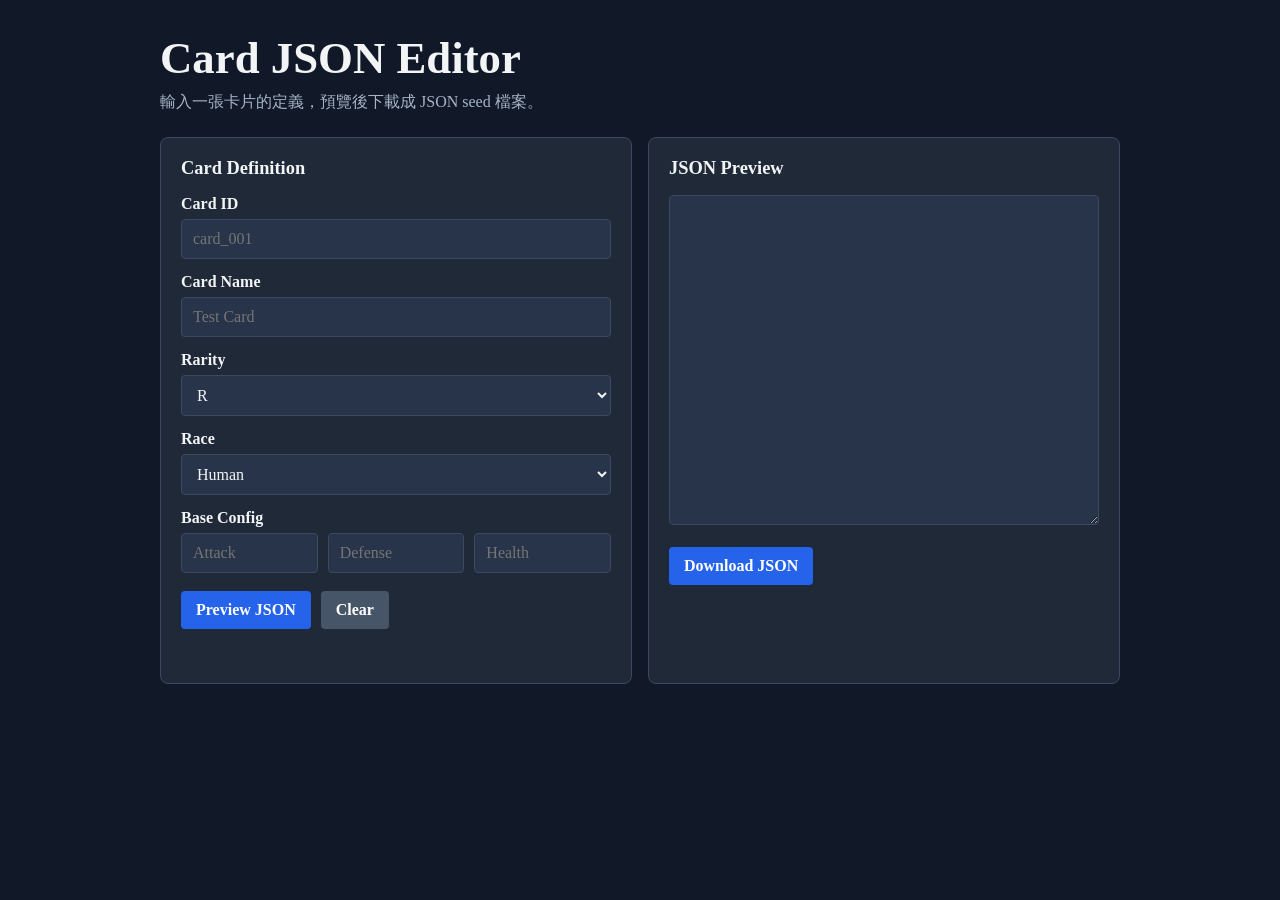
==== tools/card-editor.html @ b971043d "1.新增初版卡片結構 2.新增產生卡片json網頁" ====
<!doctype html>
<html lang="zh-Hant">
<head>
  <meta charset="utf-8">
  <meta name="viewport" content="width=device-width, initial-scale=1">
  <title>Card JSON Editor</title>
  <style>
    :root {
      color-scheme: dark;
      --bg: #111827;
      --panel: #1f2937;
      --panel-light: #273449;
      --text: #f3f4f6;
      --muted: #a5b4c7;
      --accent: #60a5fa;
      --accent-strong: #2563eb;
      --danger: #fca5a5;
      --border: #3b4a61;
    }

    * { box-sizing: border-box; }

    body {
      margin: 0;
      min-width: 320px;
      background: var(--bg);
      color: var(--text);
      font-family: Georgia, "Noto Serif TC", serif;
    }

    main {
      width: min(960px, calc(100% - 32px));
      margin: 32px auto;
    }

    header { margin-bottom: 24px; }
    h1 { margin: 0 0 8px; font-size: clamp(1.8rem, 4vw, 2.8rem); }
    header p { margin: 0; color: var(--muted); }

    .layout {
      display: grid;
      grid-template-columns: minmax(0, 1fr) minmax(0, 1fr);
      gap: 16px;
    }

    section {
      padding: 20px;
      background: var(--panel);
      border: 1px solid var(--border);
      border-radius: 8px;
    }

    h2 { margin: 0 0 16px; font-size: 1.15rem; }

    .field { margin-bottom: 14px; }
    .field:last-child { margin-bottom: 0; }
    label { display: block; margin-bottom: 6px; font-weight: 700; }
    input, select, textarea {
      width: 100%;
      border: 1px solid var(--border);
      border-radius: 4px;
      padding: 10px 11px;
      background: var(--panel-light);
      color: var(--text);
      font: inherit;
    }

    input:focus, select:focus, textarea:focus {
      outline: 2px solid var(--accent);
      outline-offset: 1px;
    }

    .stats {
      display: grid;
      grid-template-columns: repeat(3, 1fr);
      gap: 10px;
    }

    .actions {
      display: flex;
      flex-wrap: wrap;
      gap: 10px;
      margin-top: 18px;
    }

    button {
      border: 0;
      border-radius: 4px;
      padding: 10px 15px;
      background: var(--accent-strong);
      color: white;
      cursor: pointer;
      font: inherit;
      font-weight: 700;
    }

    button:hover { background: var(--accent); color: #10203b; }
    button.secondary { background: #475569; }
    button.secondary:hover { background: #64748b; color: white; }

    textarea {
      min-height: 330px;
      resize: vertical;
      font-family: "SFMono-Regular", Consolas, monospace;
      font-size: 0.88rem;
      line-height: 1.5;
    }

    .message {
      min-height: 1.4em;
      margin-top: 12px;
      color: var(--muted);
    }

    .message.error { color: var(--danger); }
    .message.success { color: #86efac; }

    @media (max-width: 720px) {
      main { margin: 20px auto; }
      .layout { grid-template-columns: 1fr; }
      .stats { grid-template-columns: 1fr; }
    }
  </style>
</head>
<body>
  <main>
    <header>
      <h1>Card JSON Editor</h1>
      <p>輸入一張卡片的定義，預覽後下載成 JSON seed 檔案。</p>
    </header>

    <div class="layout">
      <section>
        <h2>Card Definition</h2>
        <form id="card-form" novalidate>
          <div class="field">
            <label for="card-id">Card ID</label>
            <input id="card-id" name="cardId" required maxlength="64" placeholder="card_001">
          </div>

          <div class="field">
            <label for="card-name">Card Name</label>
            <input id="card-name" name="cardName" required maxlength="100" placeholder="Test Card">
          </div>

          <div class="field">
            <label for="rarity">Rarity</label>
            <select id="rarity" name="rarity" required>
              <option value="R">R</option>
              <option value="SR">SR</option>
              <option value="SSR">SSR</option>
              <option value="UR">UR</option>
            </select>
          </div>

          <div class="field">
            <label for="race">Race</label>
            <select id="race" name="race" required>
              <option value="Human">Human</option>
              <option value="Immortal">Immortal</option>
              <option value="Demon">Demon</option>
              <option value="Dragon">Dragon</option>
              <option value="Hybrid">Hybrid</option>
            </select>
          </div>

          <div class="field">
            <label>Base Config</label>
            <div class="stats">
              <input id="attack" name="attack" type="number" min="0" step="1" required placeholder="Attack" aria-label="Attack">
              <input id="defense" name="defense" type="number" min="0" step="1" required placeholder="Defense" aria-label="Defense">
              <input id="health" name="health" type="number" min="0" step="1" required placeholder="Health" aria-label="Health">
            </div>
          </div>

          <div class="actions">
            <button type="submit">Preview JSON</button>
            <button type="button" class="secondary" id="clear-button">Clear</button>
          </div>
          <div id="message" class="message" role="status" aria-live="polite"></div>
        </form>
      </section>

      <section>
        <h2>JSON Preview</h2>
        <textarea id="json-preview" readonly spellcheck="false" aria-label="JSON preview"></textarea>
        <div class="actions">
          <button type="button" id="download-button">Download JSON</button>
        </div>
      </section>
    </div>
  </main>

  <script>
    const form = document.querySelector("#card-form");
    const preview = document.querySelector("#json-preview");
    const message = document.querySelector("#message");
    const downloadButton = document.querySelector("#download-button");
    const clearButton = document.querySelector("#clear-button");

    function setMessage(text, type = "") {
      message.textContent = text;
      message.className = `message ${type}`.trim();
    }

    function getIntegerValue(id, label) {
      const value = document.querySelector(`#${id}`).value;
      if (!/^\d+$/.test(value)) {
        throw new Error(`${label} 必須是非負整數。`);
      }
      return Number(value);
    }

    function buildCard() {
      const cardId = document.querySelector("#card-id").value.trim();
      const cardName = document.querySelector("#card-name").value.trim();
      if (!cardId || !cardName) {
        throw new Error("Card ID 和 Card Name 不可為空。 ");
      }

      return {
        cardId,
        cardName,
        rarity: document.querySelector("#rarity").value,
        race: document.querySelector("#race").value,
        baseConfig: {
          attack: getIntegerValue("attack", "Attack"),
          defense: getIntegerValue("defense", "Defense"),
          health: getIntegerValue("health", "Health")
        },
        skillConfig: {},
        isEnabled: true
      };
    }

    function updatePreview() {
      try {
        const card = buildCard();
        preview.value = JSON.stringify(card, null, 2);
        setMessage("JSON 預覽已更新。", "success");
        return card;
      } catch (error) {
        setMessage(error.message, "error");
        return null;
      }
    }

    function safeFileName(name) {
      return name.replace(/[\\/:*?"<>|]/g, "_").trim() || "card";
    }

    form.addEventListener("submit", (event) => {
      event.preventDefault();
      updatePreview();
    });

    downloadButton.addEventListener("click", () => {
      const card = updatePreview();
      if (!card) return;

      const blob = new Blob(
        [JSON.stringify(card, null, 2) + "\n"],
        { type: "application/json;charset=utf-8" }
      );
      const url = URL.createObjectURL(blob);
      const link = document.createElement("a");
      link.href = url;
      link.download = `${safeFileName(card.cardName)}.json`;
      document.body.appendChild(link);
      link.click();
      link.remove();
      URL.revokeObjectURL(url);
      setMessage(`已下載 ${link.download}`, "success");
    });

    clearButton.addEventListener("click", () => {
      form.reset();
      preview.value = "";
      setMessage("");
    });
  </script>
</body>
</html>
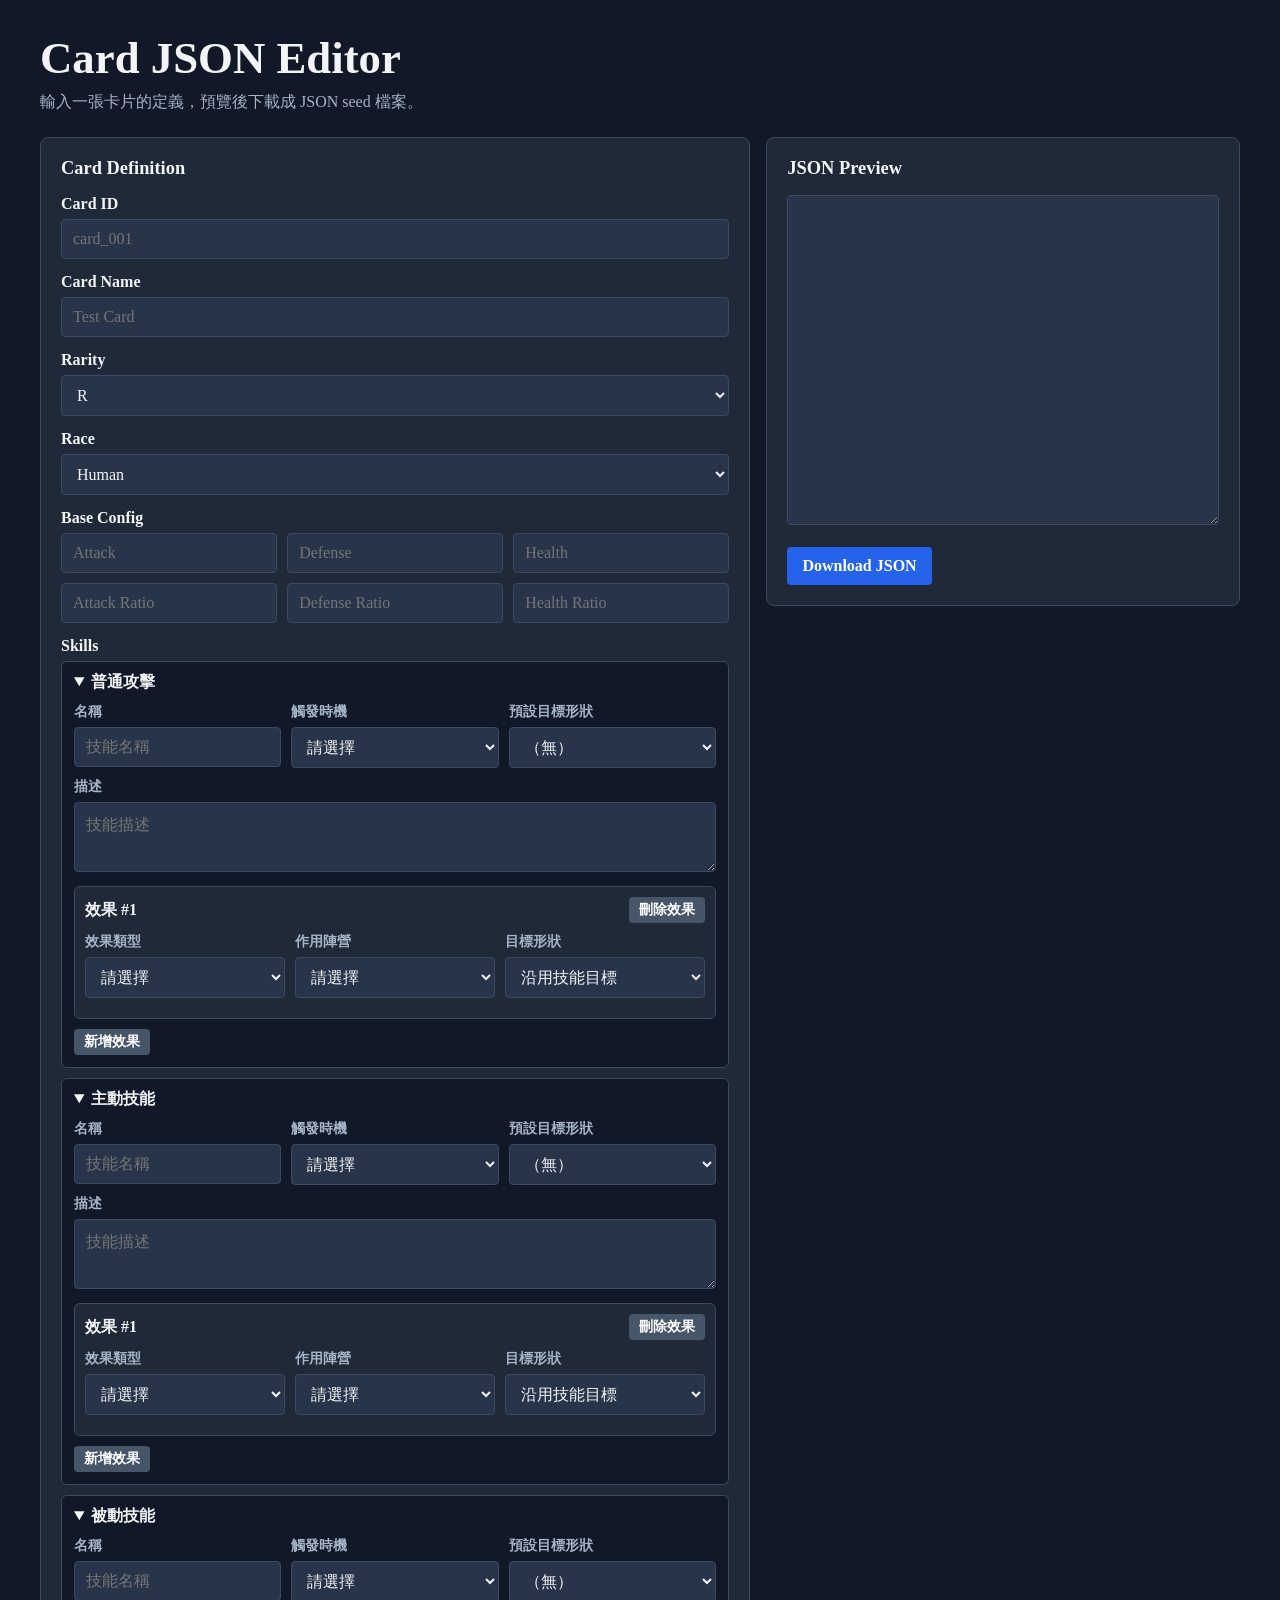
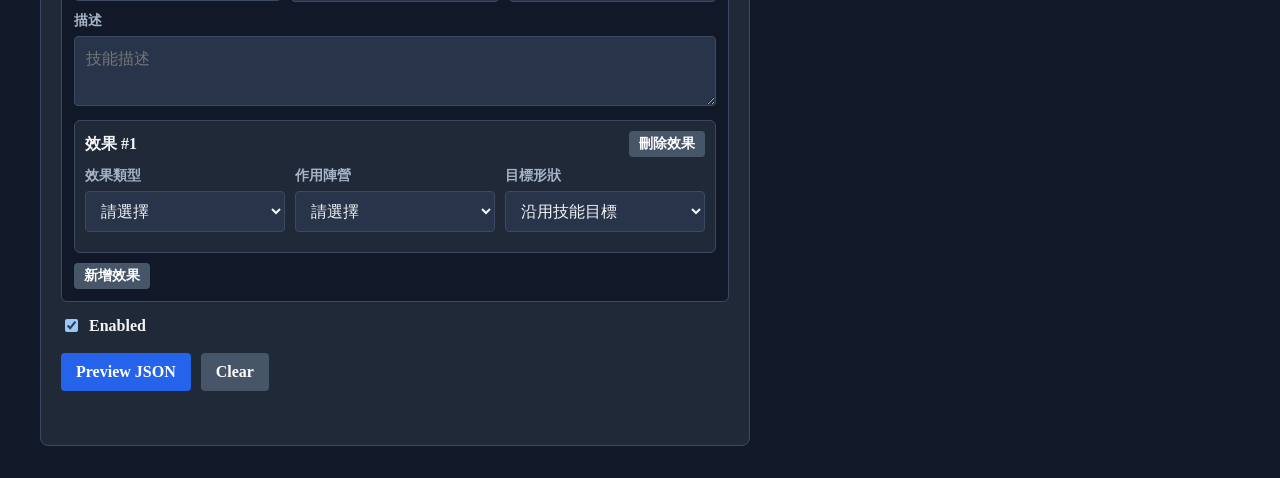
==== commit 0a8b2068: "新增卡片技能相關定義" ====
--- a/tools/card-editor.html
+++ b/tools/card-editor.html
@@ -29,7 +29,7 @@
     }
 
     main {
-      width: min(960px, calc(100% - 32px));
+      width: min(1200px, calc(100% - 32px));
       margin: 32px auto;
     }
 
@@ -39,9 +39,14 @@
 
     .layout {
       display: grid;
-      grid-template-columns: minmax(0, 1fr) minmax(0, 1fr);
+      grid-template-columns: minmax(0, 3fr) minmax(0, 2fr);
       gap: 16px;
-    }
+      align-items: start;
+    }
+
+    .preview-panel { position: sticky; top: 16px; }
+
+    [hidden] { display: none !important; }
 
     section {
       padding: 20px;
@@ -76,6 +81,9 @@
       gap: 10px;
     }
 
+    label.checkbox { display: flex; align-items: center; gap: 8px; margin-bottom: 0; }
+    label.checkbox input { width: auto; }
+
     .actions {
       display: flex;
       flex-wrap: wrap;
@@ -106,6 +114,44 @@
       line-height: 1.5;
     }
 
+    .skill-list { display: grid; gap: 10px; margin-bottom: 10px; }
+    .skill-list:empty { display: none; }
+    .skill-group-title { margin: 6px 0 -4px; color: var(--muted); font-size: 0.9rem; }
+
+    details.skill {
+      border: 1px solid var(--border);
+      border-radius: 6px;
+      background: var(--bg);
+    }
+
+    details.skill > summary {
+      padding: 10px 12px;
+      cursor: pointer;
+      font-weight: 700;
+    }
+
+    .skill-body { display: grid; gap: 10px; padding: 0 12px 12px; }
+    .skill-body textarea { min-height: 60px; font-family: inherit; font-size: 1rem; }
+    .grid-3 { display: grid; grid-template-columns: repeat(3, minmax(0, 1fr)); gap: 10px; }
+    .grid-2 { display: grid; grid-template-columns: repeat(2, minmax(0, 1fr)); gap: 10px; }
+    .skill-body label, .effect label { font-size: 0.85rem; color: var(--muted); }
+    .skill-body .field, .effect .field { margin-bottom: 0; }
+
+    .effects { display: grid; gap: 8px; }
+
+    .effect {
+      display: grid;
+      gap: 10px;
+      padding: 10px;
+      border: 1px solid var(--border);
+      border-radius: 6px;
+      background: var(--panel);
+    }
+
+    .effect-header { display: flex; align-items: center; justify-content: space-between; font-weight: 700; }
+    button.small { padding: 4px 10px; font-size: 0.85rem; }
+    button.add-effect { justify-self: start; }
+
     .message {
       min-height: 1.4em;
       margin-top: 12px;
@@ -119,6 +165,8 @@
       main { margin: 20px auto; }
       .layout { grid-template-columns: 1fr; }
       .stats { grid-template-columns: 1fr; }
+      .grid-3, .grid-2 { grid-template-columns: 1fr; }
+      .preview-panel { position: static; }
     }
   </style>
 </head>
@@ -170,7 +218,23 @@
               <input id="attack" name="attack" type="number" min="0" step="1" required placeholder="Attack" aria-label="Attack">
               <input id="defense" name="defense" type="number" min="0" step="1" required placeholder="Defense" aria-label="Defense">
               <input id="health" name="health" type="number" min="0" step="1" required placeholder="Health" aria-label="Health">
+              <input id="attack-ratio" name="attackRatio" type="number" min="0" step="any" required placeholder="Attack Ratio" aria-label="Attack Ratio">
+              <input id="defense-ratio" name="defenseRatio" type="number" min="0" step="any" required placeholder="Defense Ratio" aria-label="Defense Ratio">
+              <input id="health-ratio" name="healthRatio" type="number" min="0" step="any" required placeholder="Health Ratio" aria-label="Health Ratio">
             </div>
+          </div>
+
+          <div class="field">
+            <label>Skills</label>
+            <div id="skills-fixed" class="skill-list"></div>
+            <div id="skills-talent-wrap" hidden>
+              <div class="skill-group-title">天賦技能（SSR 3 個、UR 4 個）</div>
+              <div id="skills-talent" class="skill-list"></div>
+            </div>
+          </div>
+
+          <div class="field">
+            <label class="checkbox"><input id="is-enabled" name="isEnabled" type="checkbox" checked> Enabled</label>
           </div>
 
           <div class="actions">
@@ -181,7 +245,7 @@
         </form>
       </section>
 
-      <section>
+      <section class="preview-panel">
         <h2>JSON Preview</h2>
         <textarea id="json-preview" readonly spellcheck="false" aria-label="JSON preview"></textarea>
         <div class="actions">
@@ -198,6 +262,279 @@
     const downloadButton = document.querySelector("#download-button");
     const clearButton = document.querySelector("#clear-button");
 
+    // 選項需與 Server/model/constants 的 skill_*.go 保持一致。
+    const ENUMS = {
+      trigger: [["BeforeRoundStart", "回合開始前"], ["RoundEnd", "回合結束時"], ["BeforeAction", "行動前"], ["AfterAction", "行動後"]],
+      target: [["Single", "單體"], ["Random3", "隨機3人"], ["All", "全體"], ["FrontRow", "前排"], ["BackRow", "後排"], ["Column", "縱排"]],
+      effectType: [["Damage", "傷害"], ["Status", "狀態"], ["Heal", "回血"], ["Buff", "增減屬性"]],
+      stat: [["Health", "生命"], ["Attack", "攻擊"], ["Defense", "防禦"]],
+      status: [["Poison", "中毒"], ["Burn", "燃燒"], ["Stun", "暈眩"]],
+      damageType: [["Physical", "物理"], ["Magic", "魔法"], ["True", "真實"]],
+      side: [["Enemy", "敵方"], ["Ally", "我方"], ["Self", "自己"]]
+    };
+    const TALENT_COUNT = { SSR: 3, UR: 4 };
+    const FIXED_SKILLS = [["normalAtk", "普通攻擊"], ["activeSkill", "主動技能"], ["passiveSkill", "被動技能"]];
+    const DOT_STATUSES = ["Poison", "Burn"];
+    // 效果欄位的顯示與輸出順序
+    const EFFECT_FIELDS = [
+      ["damageType", "傷害類型", "damageType"],
+      ["stat", "屬性", "stat"],
+      ["status", "狀態", "status"],
+      ["scaleStat", "基準屬性（施放者）", "stat"],
+      ["value", "數值（%）"],
+      ["duration", "持續回合"],
+      ["maxStack", "可疊加層數（選填）"]
+    ];
+
+    const skillsFixed = document.querySelector("#skills-fixed");
+    const skillsTalent = document.querySelector("#skills-talent");
+    const skillsTalentWrap = document.querySelector("#skills-talent-wrap");
+    const raritySelect = document.querySelector("#rarity");
+    let prevRarity = raritySelect.value;
+
+    function el(tag, props = {}, children = []) {
+      const node = document.createElement(tag);
+      Object.assign(node, props);
+      node.append(...children);
+      return node;
+    }
+
+    function makeSelect(enumKey, blankLabel) {
+      const select = el("select");
+      select.append(el("option", { value: "", textContent: blankLabel }));
+      for (const [value, label] of ENUMS[enumKey]) {
+        select.append(el("option", { value, textContent: `${label} (${value})` }));
+      }
+      return select;
+    }
+
+    function labeled(text, control) {
+      return el("div", { className: "field" }, [el("label", { textContent: text }), control]);
+    }
+
+    function effectFieldsFor(type, status) {
+      switch (type) {
+        case "Damage": return ["damageType", "scaleStat", "value"];
+        case "Heal": return ["scaleStat", "value"];
+        case "Buff": return ["stat", "value", "duration", "maxStack"];
+        case "Status":
+          if (!status) return ["status"];
+          return DOT_STATUSES.includes(status)
+            ? ["status", "scaleStat", "value", "duration", "maxStack"]
+            : ["status", "duration", "maxStack"];
+        default: return [];
+      }
+    }
+
+    function createEffect(effectsEl) {
+      const refs = {
+        type: makeSelect("effectType", "請選擇"),
+        side: makeSelect("side", "請選擇"),
+        target: makeSelect("target", "沿用技能目標")
+      };
+      const wrappers = {};
+      const title = el("span");
+      const removeButton = el("button", { type: "button", className: "secondary small", textContent: "刪除效果" });
+      const node = el("div", { className: "effect" }, [
+        el("div", { className: "effect-header" }, [title, removeButton]),
+        el("div", { className: "grid-3" }, [
+          labeled("效果類型", refs.type),
+          labeled("作用陣營", refs.side),
+          (wrappers.target = labeled("目標形狀", refs.target))
+        ])
+      ]);
+
+      const fieldGrid = el("div", { className: "grid-3" });
+      for (const [key, label, enumKey] of EFFECT_FIELDS) {
+        refs[key] = enumKey ? makeSelect(enumKey, "請選擇") : el("input", { type: "number", step: "1" });
+        wrappers[key] = labeled(label, refs[key]);
+        fieldGrid.append(wrappers[key]);
+      }
+      node.append(fieldGrid);
+
+      function refresh() {
+        const visible = effectFieldsFor(refs.type.value, refs.status.value);
+        for (const [key] of EFFECT_FIELDS) wrappers[key].hidden = !visible.includes(key);
+        wrappers.target.hidden = refs.side.value === "Self";
+      }
+      for (const key of ["type", "side", "status"]) refs[key].addEventListener("change", refresh);
+      removeButton.addEventListener("click", () => {
+        node.remove();
+        renumberEffects(effectsEl);
+      });
+
+      node._refs = refs;
+      node._title = title;
+      refresh();
+      return node;
+    }
+
+    function renumberEffects(effectsEl) {
+      [...effectsEl.children].forEach((node, i) => { node._title.textContent = `效果 #${i + 1}`; });
+    }
+
+    function addEffect(effectsEl) {
+      effectsEl.append(createEffect(effectsEl));
+      renumberEffects(effectsEl);
+    }
+
+    function createSkill(title, talent) {
+      const refs = {
+        name: el("input", { maxLength: 100, placeholder: "技能名稱" }),
+        desc: el("textarea", { rows: 2, placeholder: "技能描述" }),
+        trigger: makeSelect("trigger", "請選擇"),
+        target: makeSelect("target", "（無）")
+      };
+      const effectsEl = el("div", { className: "effects" });
+      const addButton = el("button", { type: "button", className: "secondary small add-effect", textContent: "新增效果" });
+      addButton.addEventListener("click", () => addEffect(effectsEl));
+
+      const body = el("div", { className: "skill-body" }, [
+        el("div", { className: "grid-3" }, [
+          labeled("名稱", refs.name),
+          labeled("觸發時機", refs.trigger),
+          labeled("預設目標形狀", refs.target)
+        ]),
+        labeled("描述", refs.desc)
+      ]);
+      if (talent) {
+        refs.star = el("input", { type: "number", min: "0", step: "1", placeholder: "星數" });
+        refs.level = el("input", { type: "number", min: "0", step: "1", placeholder: "等級" });
+        body.append(el("div", { className: "grid-2" }, [labeled("解鎖星數", refs.star), labeled("解鎖等級", refs.level)]));
+      }
+      body.append(effectsEl, addButton);
+
+      const node = el("details", { className: "skill", open: true }, [el("summary", { textContent: title }), body]);
+      node._refs = refs;
+      node._effectsEl = effectsEl;
+      addEffect(effectsEl);
+      return node;
+    }
+
+    function skillHasContent(node) {
+      const r = node._refs;
+      return Boolean(r.name.value || r.desc.value || r.star?.value || r.level?.value ||
+        [...node._effectsEl.children].some((e) => e._refs.type.value));
+    }
+
+    // 依稀有度補齊或移除天賦區塊；使用者取消移除時回傳 false。
+    function syncTalents() {
+      const needed = TALENT_COUNT[raritySelect.value] || 0;
+      const blocks = [...skillsTalent.children];
+      if (blocks.length > needed) {
+        const removed = blocks.slice(needed);
+        if (removed.some(skillHasContent) && !confirm("切換稀有度會移除已填寫的天賦，確定嗎？")) return false;
+        removed.forEach((node) => node.remove());
+      }
+      for (let i = skillsTalent.children.length; i < needed; i++) {
+        skillsTalent.append(createSkill(`天賦 ${i + 1}`, true));
+      }
+      skillsTalentWrap.hidden = needed === 0;
+      return true;
+    }
+
+    function resetSkills() {
+      skillsFixed.replaceChildren(...FIXED_SKILLS.map(([, label]) => createSkill(label, false)));
+      skillsTalent.replaceChildren();
+      syncTalents();
+    }
+
+    function readInt(input, label, { min = 0, nonZero = false, allowNegative = false } = {}) {
+      const text = input.value.trim();
+      if (!/^-?\d+$/.test(text)) throw new Error(`${label} 必須是整數。`);
+      const number = Number(text);
+      if (!allowNegative && number < 0) throw new Error(`${label} 不可為負數。`);
+      if (!allowNegative && number < min) throw new Error(`${label} 必須大於或等於 ${min}。`);
+      if (nonZero && number === 0) throw new Error(`${label} 不可為 0。`);
+      return number;
+    }
+
+    function readEffect(refs, skillTarget) {
+      const type = refs.type.value;
+      if (!type) throw new Error("請選擇效果類型。");
+      const side = refs.side.value;
+      if (!side) throw new Error("請選擇作用陣營。");
+
+      const effect = { type, side };
+      if (side !== "Self") {
+        if (refs.target.value) effect.target = refs.target.value;
+        else if (!skillTarget) throw new Error("請指定目標形狀（效果或技能的預設目標）。");
+      }
+
+      const visible = effectFieldsFor(type, refs.status.value);
+      for (const [key, label, enumKey] of EFFECT_FIELDS) {
+        if (!visible.includes(key)) continue;
+        if (enumKey) {
+          if (!refs[key].value) throw new Error(`請選擇${label}。`);
+          effect[key] = refs[key].value;
+        } else if (key === "value") {
+          effect.value = type === "Buff"
+            ? readInt(refs.value, label, { allowNegative: true, nonZero: true })
+            : readInt(refs.value, label, { min: 1 });
+        } else if (key === "duration") {
+          effect.duration = readInt(refs.duration, label, { min: 1 });
+        } else if (refs.maxStack.value.trim() !== "") {
+          const maxStack = readInt(refs.maxStack, label);
+          if (maxStack > 0) effect.maxStack = maxStack;
+        }
+      }
+      return effect;
+    }
+
+    function readSkill(node, talent) {
+      const r = node._refs;
+      const name = r.name.value.trim();
+      if (!name) throw new Error("名稱不可為空。");
+      if (!r.trigger.value) throw new Error("請選擇觸發時機。");
+
+      const skill = { name, desc: r.desc.value.trim(), trigger: r.trigger.value };
+      if (r.target.value) skill.target = r.target.value;
+      if (talent) {
+        const star = r.star.value.trim() === "" ? 0 : readInt(r.star, "解鎖星數");
+        const level = r.level.value.trim() === "" ? 0 : readInt(r.level, "解鎖等級");
+        if (star === 0 && level === 0) throw new Error("天賦必須設定解鎖星數或等級。");
+        skill.unlock = {};
+        if (star > 0) skill.unlock.star = star;
+        if (level > 0) skill.unlock.level = level;
+      }
+
+      const effectNodes = [...node._effectsEl.children];
+      if (effectNodes.length === 0) throw new Error("至少需要一個效果。");
+      skill.effects = effectNodes.map((effectNode, i) => {
+        try {
+          return readEffect(effectNode._refs, skill.target);
+        } catch (error) {
+          throw new Error(`效果 #${i + 1}：${error.message}`);
+        }
+      });
+      return skill;
+    }
+
+    function readSkillWithLabel(node, label, talent) {
+      try {
+        return readSkill(node, talent);
+      } catch (error) {
+        throw new Error(`${label}：${error.message}`);
+      }
+    }
+
+    function buildSkillConfig() {
+      const config = {};
+      FIXED_SKILLS.forEach(([key, label], i) => {
+        config[key] = readSkillWithLabel(skillsFixed.children[i], label, false);
+      });
+      const needed = TALENT_COUNT[raritySelect.value] || 0;
+      if (skillsTalent.children.length !== needed) throw new Error(`${raritySelect.value} 需要 ${needed} 個天賦。`);
+      config.talentSkill = [...skillsTalent.children].map((node, i) => readSkillWithLabel(node, `天賦 ${i + 1}`, true));
+      return config;
+    }
+
+    raritySelect.addEventListener("change", () => {
+      if (syncTalents()) prevRarity = raritySelect.value;
+      else raritySelect.value = prevRarity;
+    });
+    resetSkills();
+
     function setMessage(text, type = "") {
       message.textContent = text;
       message.className = `message ${type}`.trim();
@@ -209,6 +546,15 @@
         throw new Error(`${label} 必須是非負整數。`);
       }
       return Number(value);
+    }
+
+    function getRatioValue(id, label) {
+      const value = document.querySelector(`#${id}`).value.trim();
+      const number = Number(value);
+      if (value === "" || !Number.isFinite(number) || number < 0) {
+        throw new Error(`${label} 必須是非負數字。`);
+      }
+      return number;
     }
 
     function buildCard() {
@@ -225,11 +571,14 @@
         race: document.querySelector("#race").value,
         baseConfig: {
           attack: getIntegerValue("attack", "Attack"),
+          attackRatio: getRatioValue("attack-ratio", "Attack Ratio"),
           defense: getIntegerValue("defense", "Defense"),
-          health: getIntegerValue("health", "Health")
+          defenseRatio: getRatioValue("defense-ratio", "Defense Ratio"),
+          health: getIntegerValue("health", "Health"),
+          healthRatio: getRatioValue("health-ratio", "Health Ratio")
         },
-        skillConfig: {},
-        isEnabled: true
+        skillConfig: buildSkillConfig(),
+        isEnabled: document.querySelector("#is-enabled").checked
       };
     }
 
@@ -265,7 +614,7 @@
       const url = URL.createObjectURL(blob);
       const link = document.createElement("a");
       link.href = url;
-      link.download = `${safeFileName(card.cardName)}.json`;
+      link.download = `${safeFileName(card.cardId)}.json`;
       document.body.appendChild(link);
       link.click();
       link.remove();
@@ -275,6 +624,8 @@
 
     clearButton.addEventListener("click", () => {
       form.reset();
+      prevRarity = raritySelect.value;
+      resetSkills();
       preview.value = "";
       setMessage("");
     });
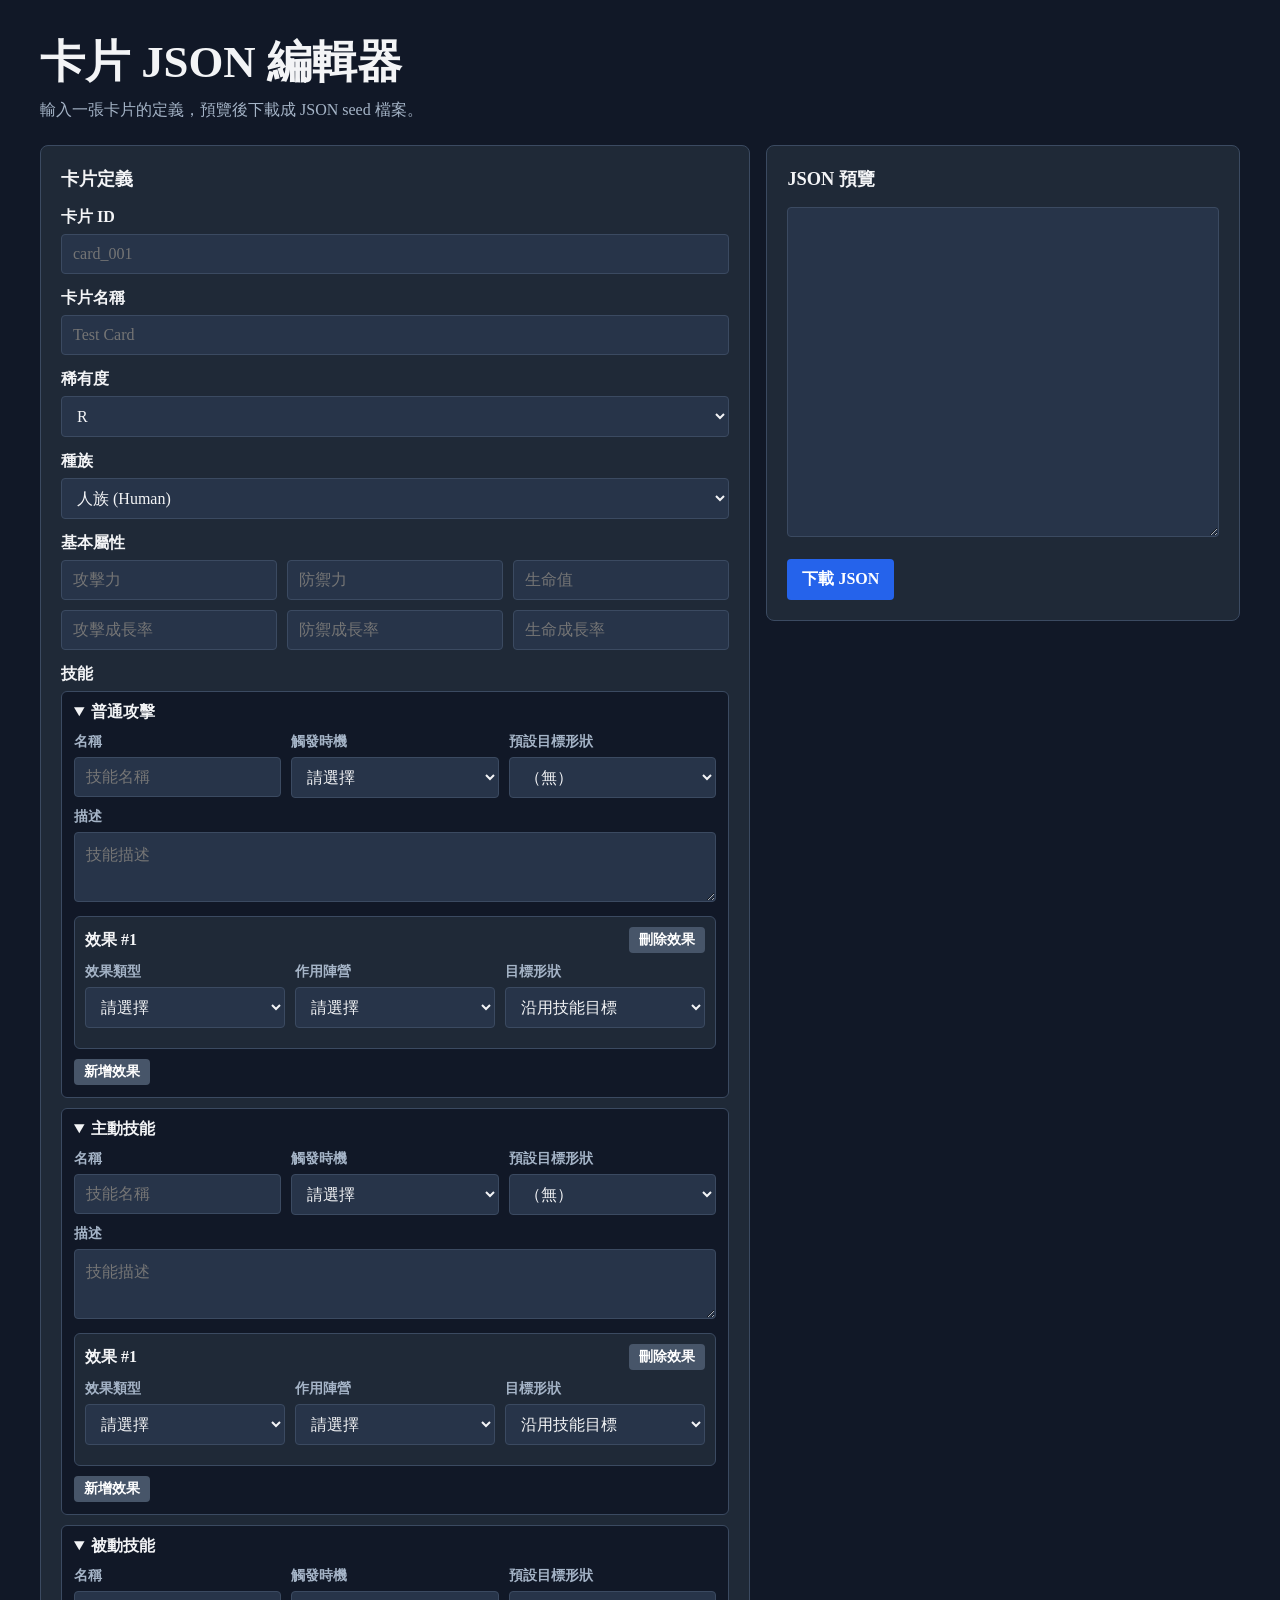
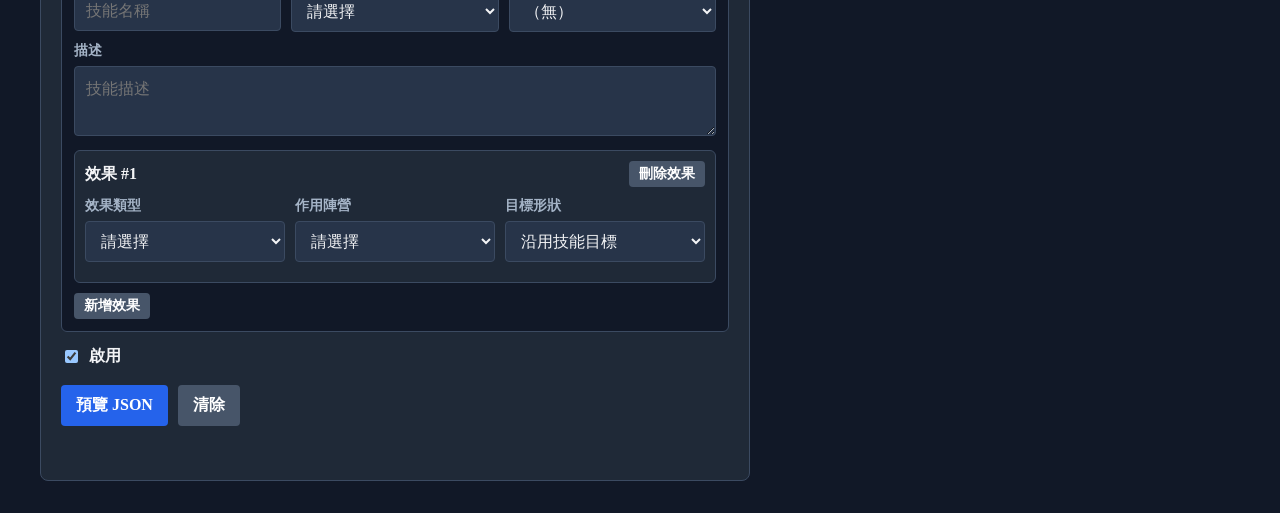
==== commit b72c6b94: "調整卡片編輯器語言" ====
--- a/tools/card-editor.html
+++ b/tools/card-editor.html
@@ -3,7 +3,7 @@
 <head>
   <meta charset="utf-8">
   <meta name="viewport" content="width=device-width, initial-scale=1">
-  <title>Card JSON Editor</title>
+  <title>卡片 JSON 編輯器</title>
   <style>
     :root {
       color-scheme: dark;
@@ -173,26 +173,26 @@
 <body>
   <main>
     <header>
-      <h1>Card JSON Editor</h1>
+      <h1>卡片 JSON 編輯器</h1>
       <p>輸入一張卡片的定義，預覽後下載成 JSON seed 檔案。</p>
     </header>
 
     <div class="layout">
       <section>
-        <h2>Card Definition</h2>
+        <h2>卡片定義</h2>
         <form id="card-form" novalidate>
           <div class="field">
-            <label for="card-id">Card ID</label>
+            <label for="card-id">卡片 ID</label>
             <input id="card-id" name="cardId" required maxlength="64" placeholder="card_001">
           </div>
 
           <div class="field">
-            <label for="card-name">Card Name</label>
+            <label for="card-name">卡片名稱</label>
             <input id="card-name" name="cardName" required maxlength="100" placeholder="Test Card">
           </div>
 
           <div class="field">
-            <label for="rarity">Rarity</label>
+            <label for="rarity">稀有度</label>
             <select id="rarity" name="rarity" required>
               <option value="R">R</option>
               <option value="SR">SR</option>
@@ -202,30 +202,30 @@
           </div>
 
           <div class="field">
-            <label for="race">Race</label>
+            <label for="race">種族</label>
             <select id="race" name="race" required>
-              <option value="Human">Human</option>
-              <option value="Immortal">Immortal</option>
-              <option value="Demon">Demon</option>
-              <option value="Dragon">Dragon</option>
-              <option value="Hybrid">Hybrid</option>
+              <option value="Human">人族 (Human)</option>
+              <option value="Xian">仙族 (Xian)</option>
+              <option value="Mo">魔族 (Mo)</option>
+              <option value="Dragon">龍族 (Dragon)</option>
+              <option value="Hybrid">雜種 (Hybrid)</option>
             </select>
           </div>
 
           <div class="field">
-            <label>Base Config</label>
+            <label>基本屬性</label>
             <div class="stats">
-              <input id="attack" name="attack" type="number" min="0" step="1" required placeholder="Attack" aria-label="Attack">
-              <input id="defense" name="defense" type="number" min="0" step="1" required placeholder="Defense" aria-label="Defense">
-              <input id="health" name="health" type="number" min="0" step="1" required placeholder="Health" aria-label="Health">
-              <input id="attack-ratio" name="attackRatio" type="number" min="0" step="any" required placeholder="Attack Ratio" aria-label="Attack Ratio">
-              <input id="defense-ratio" name="defenseRatio" type="number" min="0" step="any" required placeholder="Defense Ratio" aria-label="Defense Ratio">
-              <input id="health-ratio" name="healthRatio" type="number" min="0" step="any" required placeholder="Health Ratio" aria-label="Health Ratio">
+              <input id="attack" name="attack" type="number" min="0" step="1" required placeholder="攻擊力" aria-label="攻擊力">
+              <input id="defense" name="defense" type="number" min="0" step="1" required placeholder="防禦力" aria-label="防禦力">
+              <input id="health" name="health" type="number" min="0" step="1" required placeholder="生命值" aria-label="生命值">
+              <input id="attack-ratio" name="attackRatio" type="number" min="0" step="any" required placeholder="攻擊成長率" aria-label="攻擊成長率">
+              <input id="defense-ratio" name="defenseRatio" type="number" min="0" step="any" required placeholder="防禦成長率" aria-label="防禦成長率">
+              <input id="health-ratio" name="healthRatio" type="number" min="0" step="any" required placeholder="生命成長率" aria-label="生命成長率">
             </div>
           </div>
 
           <div class="field">
-            <label>Skills</label>
+            <label>技能</label>
             <div id="skills-fixed" class="skill-list"></div>
             <div id="skills-talent-wrap" hidden>
               <div class="skill-group-title">天賦技能（SSR 3 個、UR 4 個）</div>
@@ -234,22 +234,22 @@
           </div>
 
           <div class="field">
-            <label class="checkbox"><input id="is-enabled" name="isEnabled" type="checkbox" checked> Enabled</label>
+            <label class="checkbox"><input id="is-enabled" name="isEnabled" type="checkbox" checked> 啟用</label>
           </div>
 
           <div class="actions">
-            <button type="submit">Preview JSON</button>
-            <button type="button" class="secondary" id="clear-button">Clear</button>
+            <button type="submit">預覽 JSON</button>
+            <button type="button" class="secondary" id="clear-button">清除</button>
           </div>
           <div id="message" class="message" role="status" aria-live="polite"></div>
         </form>
       </section>
 
       <section class="preview-panel">
-        <h2>JSON Preview</h2>
-        <textarea id="json-preview" readonly spellcheck="false" aria-label="JSON preview"></textarea>
+        <h2>JSON 預覽</h2>
+        <textarea id="json-preview" readonly spellcheck="false" aria-label="JSON 預覽"></textarea>
         <div class="actions">
-          <button type="button" id="download-button">Download JSON</button>
+          <button type="button" id="download-button">下載 JSON</button>
         </div>
       </section>
     </div>
@@ -561,7 +561,7 @@
       const cardId = document.querySelector("#card-id").value.trim();
       const cardName = document.querySelector("#card-name").value.trim();
       if (!cardId || !cardName) {
-        throw new Error("Card ID 和 Card Name 不可為空。 ");
+        throw new Error("卡片 ID 和卡片名稱不可為空。");
       }
 
       return {
@@ -570,12 +570,12 @@
         rarity: document.querySelector("#rarity").value,
         race: document.querySelector("#race").value,
         baseConfig: {
-          attack: getIntegerValue("attack", "Attack"),
-          attackRatio: getRatioValue("attack-ratio", "Attack Ratio"),
-          defense: getIntegerValue("defense", "Defense"),
-          defenseRatio: getRatioValue("defense-ratio", "Defense Ratio"),
-          health: getIntegerValue("health", "Health"),
-          healthRatio: getRatioValue("health-ratio", "Health Ratio")
+          attack: getIntegerValue("attack", "攻擊力"),
+          attackRatio: getRatioValue("attack-ratio", "攻擊成長率"),
+          defense: getIntegerValue("defense", "防禦力"),
+          defenseRatio: getRatioValue("defense-ratio", "防禦成長率"),
+          health: getIntegerValue("health", "生命值"),
+          healthRatio: getRatioValue("health-ratio", "生命成長率")
         },
         skillConfig: buildSkillConfig(),
         isEnabled: document.querySelector("#is-enabled").checked
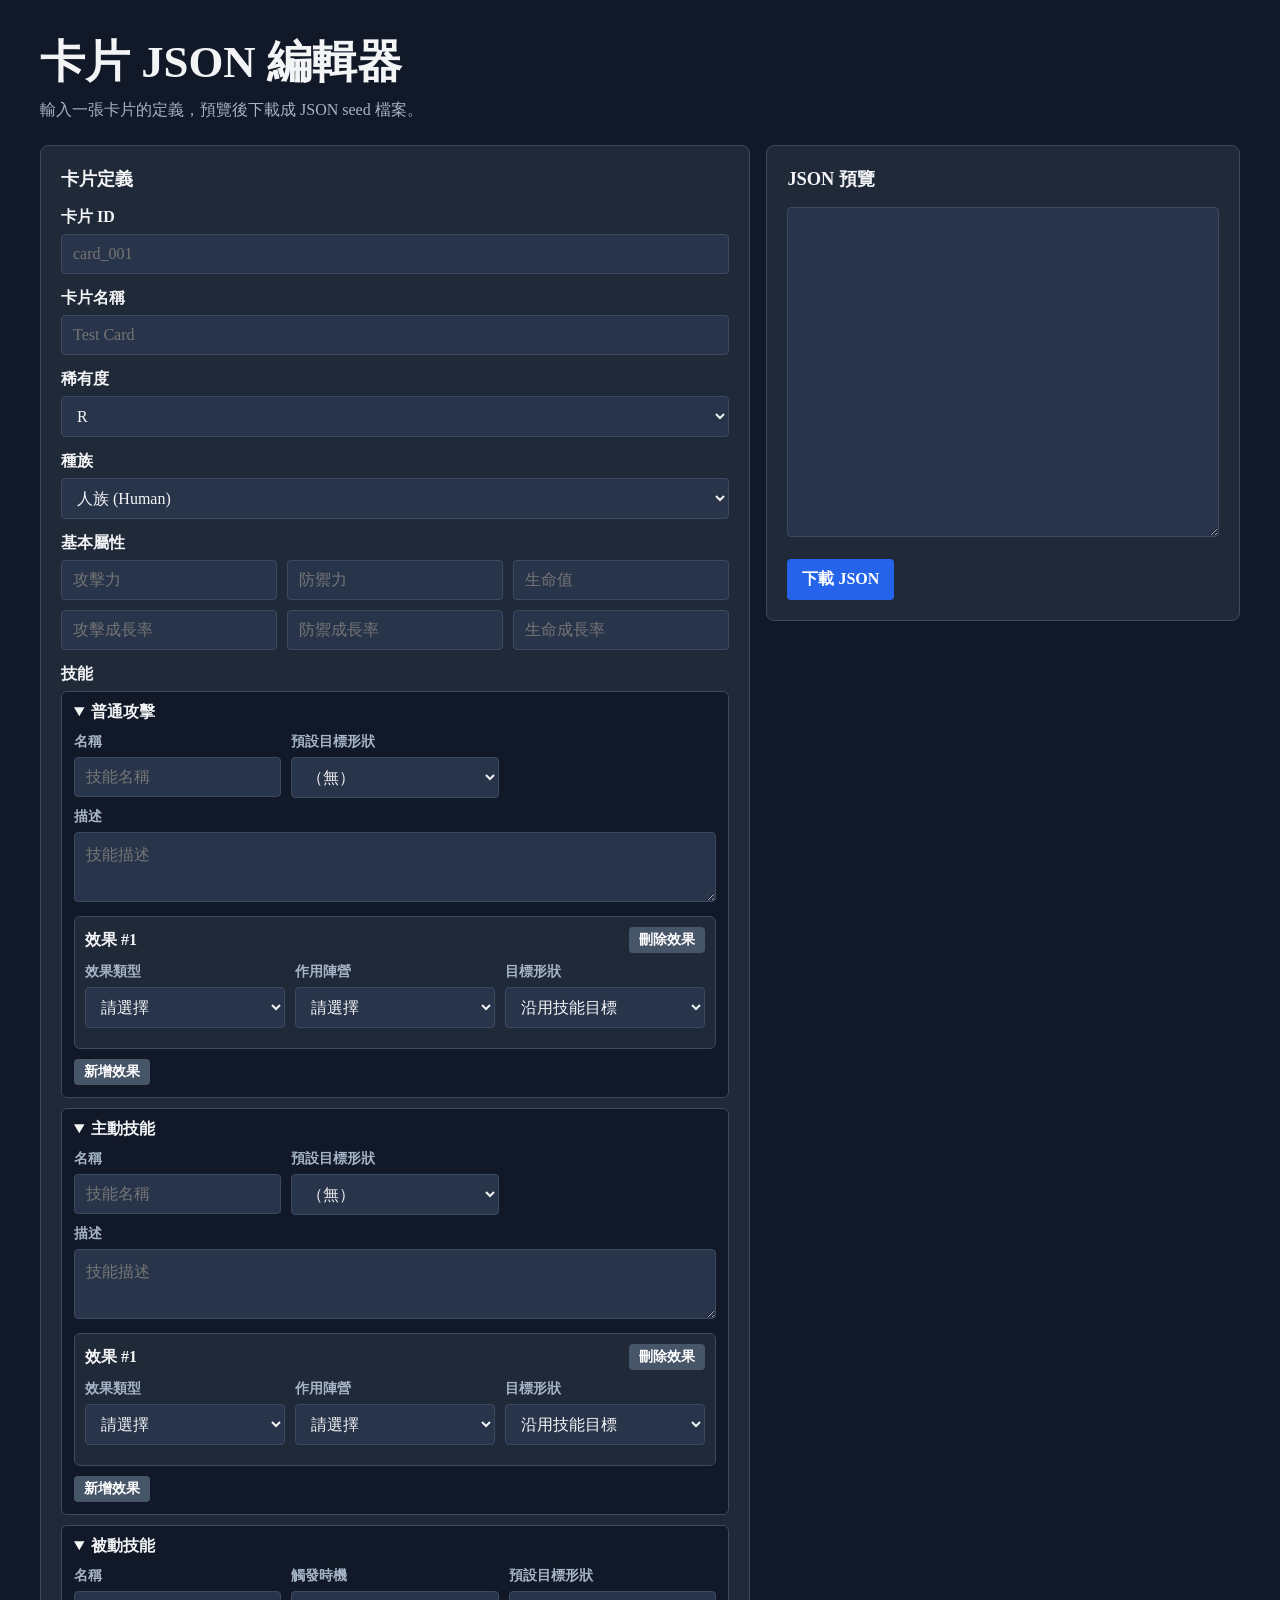
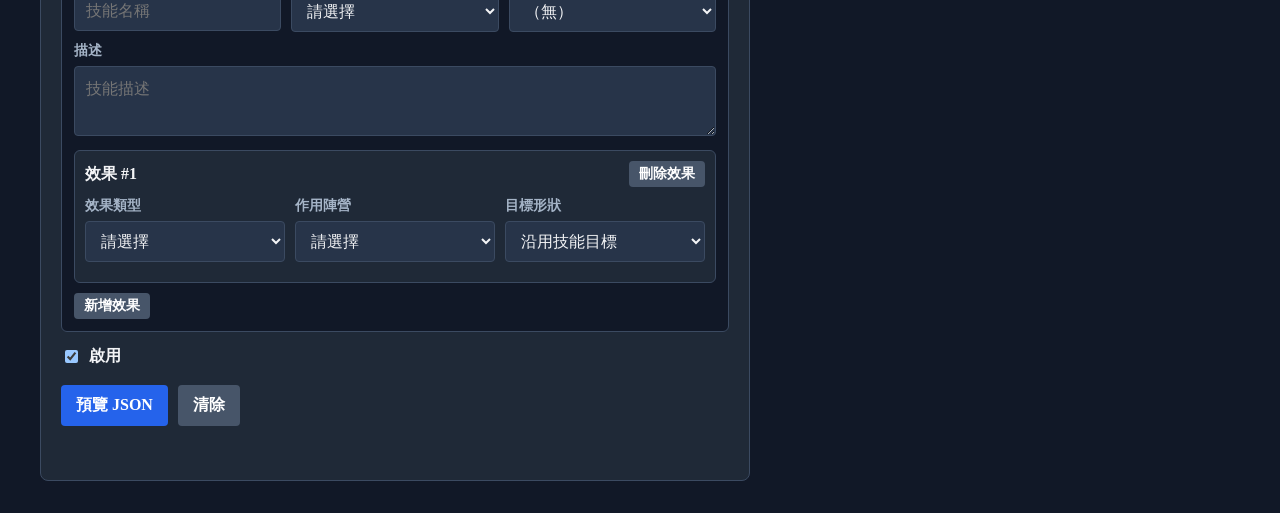
==== commit 1de8959d: "新增怒氣設定" ====
--- a/tools/card-editor.html
+++ b/tools/card-editor.html
@@ -264,16 +264,17 @@
 
     // 選項需與 Server/model/constants 的 skill_*.go 保持一致。
     const ENUMS = {
-      trigger: [["BeforeRoundStart", "回合開始前"], ["RoundEnd", "回合結束時"], ["BeforeAction", "行動前"], ["AfterAction", "行動後"]],
-      target: [["Single", "單體"], ["Random3", "隨機3人"], ["All", "全體"], ["FrontRow", "前排"], ["BackRow", "後排"], ["Column", "縱排"]],
-      effectType: [["Damage", "傷害"], ["Status", "狀態"], ["Heal", "回血"], ["Buff", "增減屬性"]],
+      trigger: [["BattleStart", "戰鬥開始時"], ["BeforeRoundStart", "回合開始前"], ["RoundEnd", "回合結束時"], ["BeforeAction", "行動前"], ["AfterAction", "行動後"]],
+      target: [["Single", "單體"], ["Opposite", "對位"], ["Random3", "隨機3人"], ["All", "全體"], ["FrontRow", "前排"], ["BackRow", "後排"], ["Column", "縱排"]],
+      effectType: [["Damage", "傷害"], ["Status", "狀態"], ["Heal", "回血"], ["Buff", "增減屬性"], ["Rage", "增減怒氣"]],
       stat: [["Health", "生命"], ["Attack", "攻擊"], ["Defense", "防禦"]],
       status: [["Poison", "中毒"], ["Burn", "燃燒"], ["Stun", "暈眩"]],
       damageType: [["Physical", "物理"], ["Magic", "魔法"], ["True", "真實"]],
       side: [["Enemy", "敵方"], ["Ally", "我方"], ["Self", "自己"]]
     };
     const TALENT_COUNT = { SSR: 3, UR: 4 };
-    const FIXED_SKILLS = [["normalAtk", "普通攻擊"], ["activeSkill", "主動技能"], ["passiveSkill", "被動技能"]];
+    // 第三欄表示是否需要觸發時機：普攻與主動由行動流程和怒氣（滿 100 施放）決定，不填。
+    const FIXED_SKILLS = [["normalAtk", "普通攻擊", false], ["activeSkill", "主動技能", false], ["passiveSkill", "被動技能", true]];
     const DOT_STATUSES = ["Poison", "Burn"];
     // 效果欄位的顯示與輸出順序
     const EFFECT_FIELDS = [
@@ -317,6 +318,7 @@
         case "Damage": return ["damageType", "scaleStat", "value"];
         case "Heal": return ["scaleStat", "value"];
         case "Buff": return ["stat", "value", "duration", "maxStack"];
+        case "Rage": return ["value"];
         case "Status":
           if (!status) return ["status"];
           return DOT_STATUSES.includes(status)
@@ -356,6 +358,8 @@
         const visible = effectFieldsFor(refs.type.value, refs.status.value);
         for (const [key] of EFFECT_FIELDS) wrappers[key].hidden = !visible.includes(key);
         wrappers.target.hidden = refs.side.value === "Self";
+        wrappers.value.querySelector("label").textContent =
+          refs.type.value === "Rage" ? "怒氣點數（可為負）" : "數值（%）";
       }
       for (const key of ["type", "side", "status"]) refs[key].addEventListener("change", refresh);
       removeButton.addEventListener("click", () => {
@@ -378,13 +382,14 @@
       renumberEffects(effectsEl);
     }
 
-    function createSkill(title, talent) {
+    function createSkill(title, talent, hasTrigger) {
       const refs = {
         name: el("input", { maxLength: 100, placeholder: "技能名稱" }),
         desc: el("textarea", { rows: 2, placeholder: "技能描述" }),
         trigger: makeSelect("trigger", "請選擇"),
         target: makeSelect("target", "（無）")
       };
+      const wrappers = {};
       const effectsEl = el("div", { className: "effects" });
       const addButton = el("button", { type: "button", className: "secondary small add-effect", textContent: "新增效果" });
       addButton.addEventListener("click", () => addEffect(effectsEl));
@@ -392,7 +397,7 @@
       const body = el("div", { className: "skill-body" }, [
         el("div", { className: "grid-3" }, [
           labeled("名稱", refs.name),
-          labeled("觸發時機", refs.trigger),
+          (wrappers.trigger = labeled("觸發時機", refs.trigger)),
           labeled("預設目標形狀", refs.target)
         ]),
         labeled("描述", refs.desc)
@@ -405,7 +410,9 @@
       body.append(effectsEl, addButton);
 
       const node = el("details", { className: "skill", open: true }, [el("summary", { textContent: title }), body]);
+      wrappers.trigger.hidden = !hasTrigger;
       node._refs = refs;
+      node._hasTrigger = hasTrigger;
       node._effectsEl = effectsEl;
       addEffect(effectsEl);
       return node;
@@ -427,14 +434,14 @@
         removed.forEach((node) => node.remove());
       }
       for (let i = skillsTalent.children.length; i < needed; i++) {
-        skillsTalent.append(createSkill(`天賦 ${i + 1}`, true));
+        skillsTalent.append(createSkill(`天賦 ${i + 1}`, true, true));
       }
       skillsTalentWrap.hidden = needed === 0;
       return true;
     }
 
     function resetSkills() {
-      skillsFixed.replaceChildren(...FIXED_SKILLS.map(([, label]) => createSkill(label, false)));
+      skillsFixed.replaceChildren(...FIXED_SKILLS.map(([, label, hasTrigger]) => createSkill(label, false, hasTrigger)));
       skillsTalent.replaceChildren();
       syncTalents();
     }
@@ -459,6 +466,9 @@
       if (side !== "Self") {
         if (refs.target.value) effect.target = refs.target.value;
         else if (!skillTarget) throw new Error("請指定目標形狀（效果或技能的預設目標）。");
+        if (side === "Ally" && (refs.target.value || skillTarget) === "Opposite") {
+          throw new Error("對位只能用於敵方。");
+        }
       }
 
       const visible = effectFieldsFor(type, refs.status.value);
@@ -468,7 +478,7 @@
           if (!refs[key].value) throw new Error(`請選擇${label}。`);
           effect[key] = refs[key].value;
         } else if (key === "value") {
-          effect.value = type === "Buff"
+          effect.value = type === "Buff" || type === "Rage"
             ? readInt(refs.value, label, { allowNegative: true, nonZero: true })
             : readInt(refs.value, label, { min: 1 });
         } else if (key === "duration") {
@@ -485,9 +495,10 @@
       const r = node._refs;
       const name = r.name.value.trim();
       if (!name) throw new Error("名稱不可為空。");
-      if (!r.trigger.value) throw new Error("請選擇觸發時機。");
-
-      const skill = { name, desc: r.desc.value.trim(), trigger: r.trigger.value };
+      if (node._hasTrigger && !r.trigger.value) throw new Error("請選擇觸發時機。");
+
+      const skill = { name, desc: r.desc.value.trim() };
+      if (node._hasTrigger) skill.trigger = r.trigger.value;
       if (r.target.value) skill.target = r.target.value;
       if (talent) {
         const star = r.star.value.trim() === "" ? 0 : readInt(r.star, "解鎖星數");
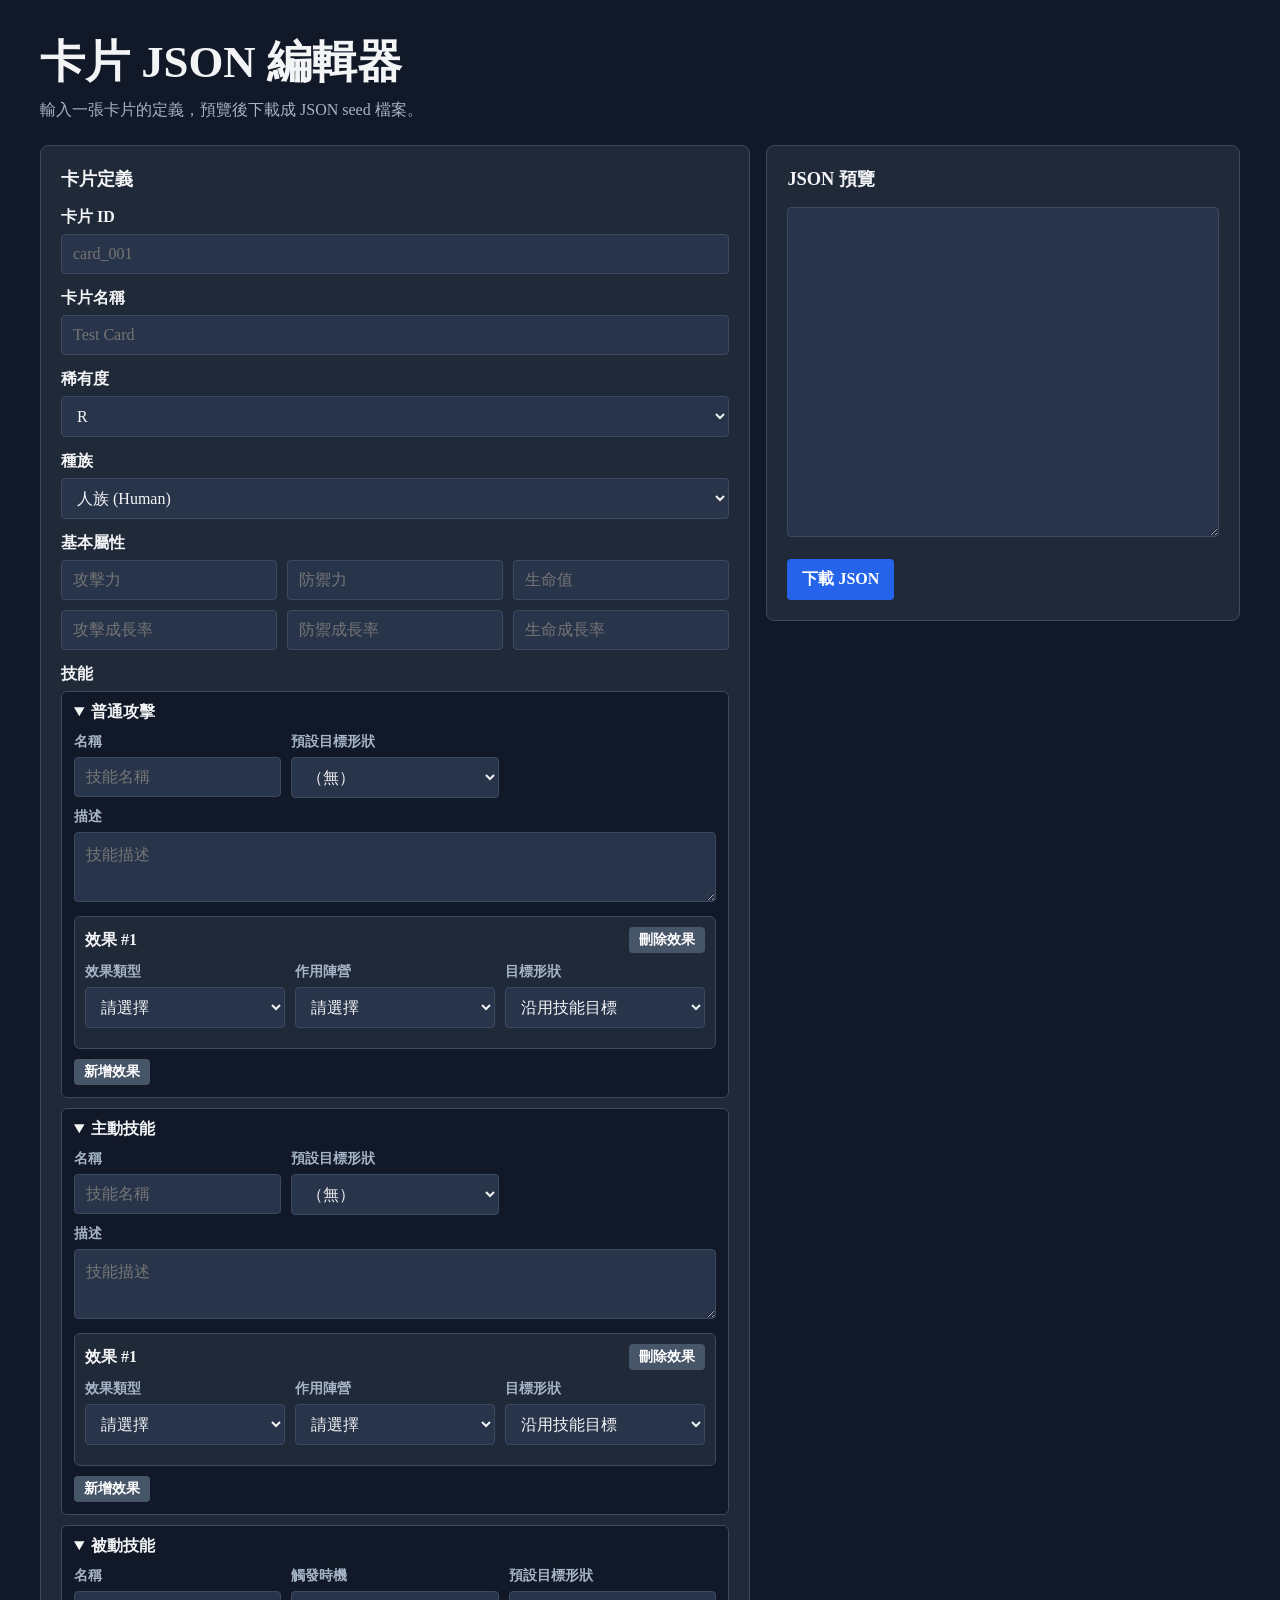
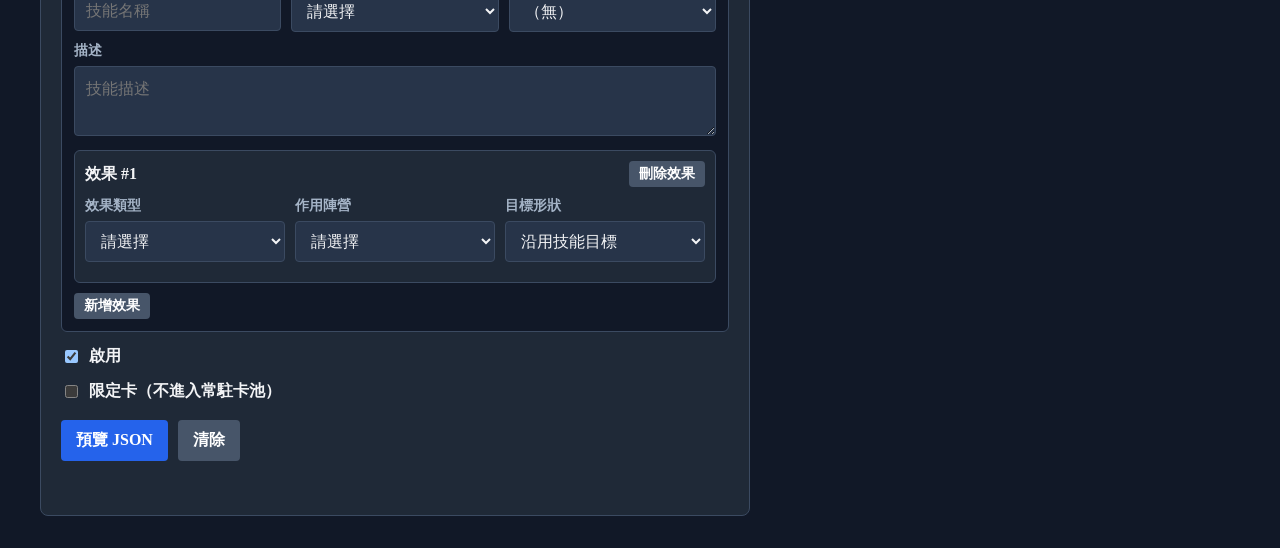
==== commit 0a51626a: "新增卡池系統、玩家金額查詢與 SR/SSR/UR 測試卡 - 抽卡改為資料庫驅動的卡池（summon_pools），支援限定卡、UP 比例、累積保底與大保底、開放時間 - 封包以 poolId 取代 " ====
--- a/tools/card-editor.html
+++ b/tools/card-editor.html
@@ -208,7 +208,7 @@
               <option value="Xian">仙族 (Xian)</option>
               <option value="Mo">魔族 (Mo)</option>
               <option value="Dragon">龍族 (Dragon)</option>
-              <option value="Hybrid">雜種 (Hybrid)</option>
+              <option value="Hybrid">混血 (Hybrid)</option>
             </select>
           </div>
 
@@ -237,6 +237,10 @@
             <label class="checkbox"><input id="is-enabled" name="isEnabled" type="checkbox" checked> 啟用</label>
           </div>
 
+          <div class="field">
+            <label class="checkbox"><input id="is-limited" name="isLimited" type="checkbox"> 限定卡（不進入常駐卡池）</label>
+          </div>
+
           <div class="actions">
             <button type="submit">預覽 JSON</button>
             <button type="button" class="secondary" id="clear-button">清除</button>
@@ -266,7 +270,7 @@
     const ENUMS = {
       trigger: [["BattleStart", "戰鬥開始時"], ["BeforeRoundStart", "回合開始前"], ["RoundEnd", "回合結束時"], ["BeforeAction", "行動前"], ["AfterAction", "行動後"]],
       target: [["Single", "單體"], ["Opposite", "對位"], ["Random3", "隨機3人"], ["All", "全體"], ["FrontRow", "前排"], ["BackRow", "後排"], ["Column", "縱排"]],
-      effectType: [["Damage", "傷害"], ["Status", "狀態"], ["Heal", "回血"], ["Buff", "增減屬性"], ["Rage", "增減怒氣"]],
+      effectType: [["Damage", "傷害"], ["Status", "狀態"], ["Heal", "回血"], ["Buff", "增減屬性"], ["Rage", "增減怒氣"], ["Dispel", "驅散增益"], ["Cleanse", "淨化減益"], ["Shield", "護盾"]],
       stat: [["Health", "生命"], ["Attack", "攻擊"], ["Defense", "防禦"]],
       status: [["Poison", "中毒"], ["Burn", "燃燒"], ["Stun", "暈眩"]],
       damageType: [["Physical", "物理"], ["Magic", "魔法"], ["True", "真實"]],
@@ -277,14 +281,19 @@
     const FIXED_SKILLS = [["normalAtk", "普通攻擊", false], ["activeSkill", "主動技能", false], ["passiveSkill", "被動技能", true]];
     const DOT_STATUSES = ["Poison", "Burn"];
     // 效果欄位的顯示與輸出順序
+    const MAX_EFFECT_NAME = 20;
     const EFFECT_FIELDS = [
+      ["name", "名稱（顯示用）", "text"],
       ["damageType", "傷害類型", "damageType"],
       ["stat", "屬性", "stat"],
       ["status", "狀態", "status"],
       ["scaleStat", "基準屬性（施放者）", "stat"],
       ["value", "數值（%）"],
+      ["permanent", "永久持續", "checkbox"],
       ["duration", "持續回合"],
-      ["maxStack", "可疊加層數（選填）"]
+      ["count", "移除數量（選填，未填代表全部）"],
+      ["maxStack", "可疊加層數（選填）"],
+      ["nonRemovable", "不可被驅散／淨化", "checkbox"]
     ];
 
     const skillsFixed = document.querySelector("#skills-fixed");
@@ -313,17 +322,26 @@
       return el("div", { className: "field" }, [el("label", { textContent: text }), control]);
     }
 
-    function effectFieldsFor(type, status) {
+    function effectFieldsFor(type, status, permanent = false) {
       switch (type) {
         case "Damage": return ["damageType", "scaleStat", "value"];
         case "Heal": return ["scaleStat", "value"];
-        case "Buff": return ["stat", "value", "duration", "maxStack"];
+        case "Buff":
+          return permanent
+            ? ["name", "stat", "value", "permanent", "maxStack", "nonRemovable"]
+            : ["name", "stat", "value", "permanent", "duration", "maxStack", "nonRemovable"];
         case "Rage": return ["value"];
+        case "Shield":
+          return permanent
+            ? ["name", "scaleStat", "value", "permanent", "nonRemovable"]
+            : ["name", "scaleStat", "value", "permanent", "duration", "nonRemovable"];
+        case "Dispel":
+        case "Cleanse": return ["count"];
         case "Status":
-          if (!status) return ["status"];
+          if (!status) return ["name", "status"];
           return DOT_STATUSES.includes(status)
-            ? ["status", "scaleStat", "value", "duration", "maxStack"]
-            : ["status", "duration", "maxStack"];
+            ? ["name", "status", "scaleStat", "value", "duration", "maxStack", "nonRemovable"]
+            : ["name", "status", "duration", "maxStack", "nonRemovable"];
         default: return [];
       }
     }
@@ -348,20 +366,30 @@
 
       const fieldGrid = el("div", { className: "grid-3" });
       for (const [key, label, enumKey] of EFFECT_FIELDS) {
-        refs[key] = enumKey ? makeSelect(enumKey, "請選擇") : el("input", { type: "number", step: "1" });
-        wrappers[key] = labeled(label, refs[key]);
+        if (enumKey === "checkbox") {
+          refs[key] = el("input", { type: "checkbox" });
+          wrappers[key] = el("div", { className: "field" }, [el("label", { className: "checkbox" }, [refs[key], label])]);
+        } else if (enumKey === "text") {
+          refs[key] = el("input", { type: "text", maxLength: MAX_EFFECT_NAME, placeholder: "例如：狂暴、A毒" });
+          wrappers[key] = labeled(label, refs[key]);
+        } else {
+          refs[key] = enumKey ? makeSelect(enumKey, "請選擇") : el("input", { type: "number", step: "1" });
+          wrappers[key] = labeled(label, refs[key]);
+        }
         fieldGrid.append(wrappers[key]);
       }
       node.append(fieldGrid);
 
       function refresh() {
-        const visible = effectFieldsFor(refs.type.value, refs.status.value);
+        const visible = effectFieldsFor(refs.type.value, refs.status.value, refs.permanent.checked);
         for (const [key] of EFFECT_FIELDS) wrappers[key].hidden = !visible.includes(key);
         wrappers.target.hidden = refs.side.value === "Self";
         wrappers.value.querySelector("label").textContent =
-          refs.type.value === "Rage" ? "怒氣點數（可為負）" : "數值（%）";
-      }
-      for (const key of ["type", "side", "status"]) refs[key].addEventListener("change", refresh);
+          refs.type.value === "Rage" ? "怒氣點數（可為負）"
+            : refs.type.value === "Shield" ? "護盾額度（基準屬性的 %）"
+            : "數值（%）";
+      }
+      for (const key of ["type", "side", "status", "permanent"]) refs[key].addEventListener("change", refresh);
       removeButton.addEventListener("click", () => {
         node.remove();
         renumberEffects(effectsEl);
@@ -462,6 +490,10 @@
       const side = refs.side.value;
       if (!side) throw new Error("請選擇作用陣營。");
 
+      if (type === "Dispel" && side !== "Enemy") throw new Error("驅散只能對敵方。");
+      if (type === "Cleanse" && side === "Enemy") throw new Error("淨化只能對我方或自己。");
+      if (type === "Shield" && side === "Enemy") throw new Error("護盾只能對我方或自己。");
+
       const effect = { type, side };
       if (side !== "Self") {
         if (refs.target.value) effect.target = refs.target.value;
@@ -471,10 +503,17 @@
         }
       }
 
-      const visible = effectFieldsFor(type, refs.status.value);
+      const visible = effectFieldsFor(type, refs.status.value, refs.permanent.checked);
       for (const [key, label, enumKey] of EFFECT_FIELDS) {
         if (!visible.includes(key)) continue;
-        if (enumKey) {
+        if (enumKey === "checkbox") {
+          if (refs[key].checked) effect[key] = true;
+        } else if (enumKey === "text") {
+          const name = refs[key].value.trim();
+          if (!name) throw new Error("請輸入名稱。");
+          if ([...name].length > MAX_EFFECT_NAME) throw new Error(`名稱不可超過 ${MAX_EFFECT_NAME} 個字。`);
+          effect.name = name;
+        } else if (enumKey) {
           if (!refs[key].value) throw new Error(`請選擇${label}。`);
           effect[key] = refs[key].value;
         } else if (key === "value") {
@@ -483,9 +522,10 @@
             : readInt(refs.value, label, { min: 1 });
         } else if (key === "duration") {
           effect.duration = readInt(refs.duration, label, { min: 1 });
-        } else if (refs.maxStack.value.trim() !== "") {
-          const maxStack = readInt(refs.maxStack, label);
-          if (maxStack > 0) effect.maxStack = maxStack;
+        } else if (refs[key].value.trim() !== "") {
+          // count、maxStack 為選填，0 視為未填
+          const number = key === "count" ? readInt(refs.count, "移除數量", { min: 0 }) : readInt(refs.maxStack, label);
+          if (number > 0) effect[key] = number;
         }
       }
       return effect;
@@ -589,7 +629,8 @@
           healthRatio: getRatioValue("health-ratio", "生命成長率")
         },
         skillConfig: buildSkillConfig(),
-        isEnabled: document.querySelector("#is-enabled").checked
+        isEnabled: document.querySelector("#is-enabled").checked,
+        isLimited: document.querySelector("#is-limited").checked
       };
     }
 
